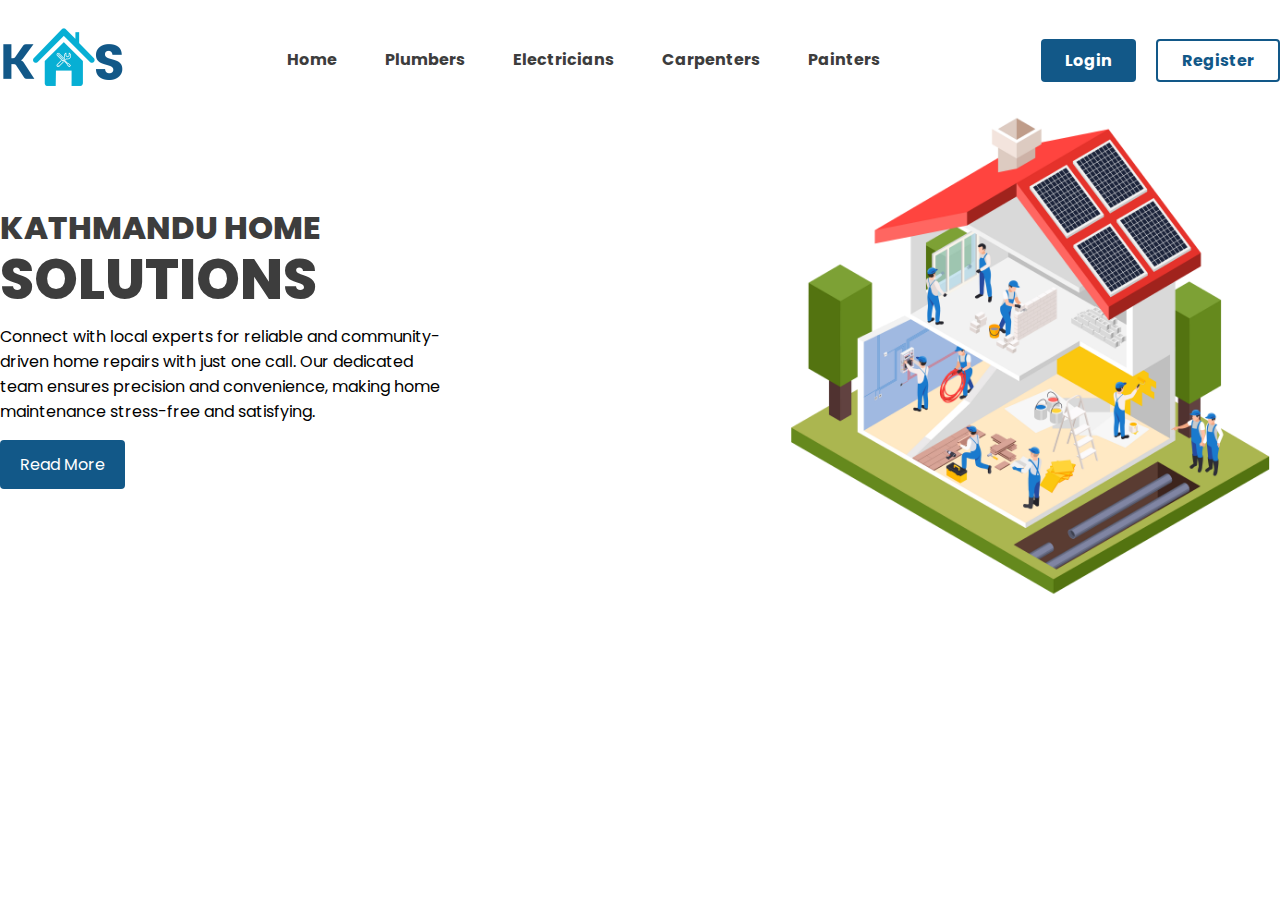
==== index.html @ 41d72470 "work in progress for college project" ====
<!DOCTYPE html>
<html lang="en">

<head>
    <meta charset="UTF-8">
    <meta name="viewport" content="width=device-width, initial-scale=1.0">
    <title>Document</title>
    <link rel="stylesheet" href="css/style.css">
</head>

<body>
    <header>
        <div class="flex-box">
            <div class="my-navbar">
                <div class="logo">
                    <a href="">
                        <img src="images/logo.png" alt="">

                    </a>
                </div>

                <nav>
                    <ul>
                        <li><a href="">Home</a></li>
                        <li><a href="">Plumbers</a></li>
                        <li><a href="">Electricians</a></li>
                        <li><a href="">Carpenters</a></li>
                        <li><a href="">Painters</a></li>

                    </ul>
                </nav>
                <div class="login-panel">
                    <ul>
                        <li><a href="">Login</a></li>
                        <li><a href="">Register</a></li>
                    </ul>
                </div>
            </div>
        </div>
    </header>

    <main>
        <div class="flex-box">
            <div class="banner-wrap">
                <div class="text">
                    <h1>Kathmandu Home<span>Solutions</span></h1>
                    <span>Connect with local experts for reliable and community-driven home repairs with just one call.
                        Our dedicated team ensures precision and convenience, making home maintenance stress-free and
                        satisfying.</span>

                        <a href="">Read More</a>
                </div>
                <div class="banner-img">
                    <img src="images/banner.png" alt="">
                </div>
            </div>
        </div>
    </main>
</body>

</html>
---- css/style.css ----
@import url("https://fonts.googleapis.com/css2?family=Poppins:wght@200;300;400;500;600;700;800;900&display=swap");

:root {
  --text-color: #3d3d3d;
  --button-color: #07afd4;
  --hover-color: #125888;
  --white-color: #ffffff;
}

* {
  padding: 0;
  margin: 0;
  box-sizing: border-box;
}

body {
  padding: 0;
  margin: 0;
  width: 100%;
  font-family: "Poppins", sans-serif;
}
#wrapper {
  position: absolute;
  left: 50%;
  top: 50%;
  transform: translate(-50%, -50%);

  form {
    padding: 1.5rem;
    background-color: #ffffff;
    border-radius: 0.25rem;
    box-shadow: rgba(99, 99, 99, 0.2) 0px 2px 8px 0px;
  }
}

.hello-title {
  margin-bottom: 6px;
}

.hello-title > span {
  color: var(--text-color);
  font: 500 18px/1 "Poppins", sans-serif;
}

.txt-field {
  padding: 8px 0;
}

label {
  display: block;
  margin-bottom: 4px;
  font: 400 17px/1 "Poppins", sans-serif;
}

input,
select {
  min-width: 300px;
  height: 40px;
  border: none;
  border-radius: 0.25rem;
  font: 400 16px/1 "Poppins", sans-serif;
  padding: 0 8px;
  color: var(--text-color);
  background-color: #f3f3f3;
}

:is(input, select):focus {
  outline: none;
}

button {
  padding: 13.5px 2rem;
  margin-top: 0.8rem;
  font: 700 15px/1 "Poppins", sans-serif;
  text-transform: uppercase;
  border: none;
  color: white;
  background-color: var(--button-color);
  border-radius: 4px;
  transition: 0.3s ease-in-out;
}

button:hover {
  cursor: pointer;
  background-color: var(--hover-color);
}

#wrapper > span {
  display: block;
  margin-top: 1rem;
}

.form-wrapper {
  display: flex;
  gap: 2rem;
}

/* ==========
Main Page Start
========== */

@media only screen and (min-width: 1400px) {
  .flex-box {
    max-width: 1320px;
    margin: 0 auto;
  }
}
header {
  margin-top: 1.2rem;
}
ul {
  list-style: none;
}

a {
  color: inherit;
  text-decoration: none;
}

.logo a {
  display: inline-block;
  width: 125px;
  height: 75px;
}

.logo a > img {
  height: 100%;
  object-fit: cover;
}

@media only screen and (min-width: 768px) {
  ul {
    display: flex;
  }
}

nav > ul > li {
  display: flex;
}

ul > li > a {
  color: var(--text-color);
  font: 700 16px/1 "Poppins", sans-serif;
  padding: 8px 24px;
  transition: 0.3s ease-in-out;
}

ul > li > a:hover {
  color: var(--button-color);
}

.my-navbar {
  display: flex;
  justify-content: space-between;
  place-items: center;
}

.login-panel > ul {
  gap: 20px;
}

.login-panel li:first-child a {
  padding: 10px 24px;
}

.login-panel li > a {
  background-color: var(--hover-color);
  border-radius: 4px;
  color: white;
}
.login-panel li > a:hover {
  color: white;
  border-color: var(--button-color);
  background-color: var(--button-color);
}

.login-panel li:last-child a {
  color: var(--hover-color);
  background: none;
  border: 2px solid var(--hover-color);
}
.login-panel li:last-child a:hover {
  color: var(--white-color);
  border-color: var(--button-color);
  background-color: var(--button-color);
}

/* ==========
Banner
========== */

.banner-wrap {
  display: flex;
  justify-content: space-between;
  place-items: center;
}

.text {
  width: 35%;
}

.text > h1 {
  font: 800 32px/1 "Poppins", sans-serif;
  color: var(--text-color);
  text-transform: uppercase;
}

h1 > span {
  margin-top: 0.5rem;
  font-size: 56px;
  display: block;
}

.text > span {
  display: block;
  margin: 1rem 0;
}

.text > a {
  display: inline-block;
  padding: 12px 20px;
  border-radius: 4px;
  color: var(--white-color);
  background-color: var(--hover-color);
  transition: 0.3s ease-in-out;
}

.text > a:hover {
  color: var(--white-color);
  background-color: var(--button-color);
}

.banner-img {
  width: 65%;
  display: flex;
  justify-content: end;
}

.banner-img > img {
  width: 60%;
  height: 60%;
  object-fit: cover;
}
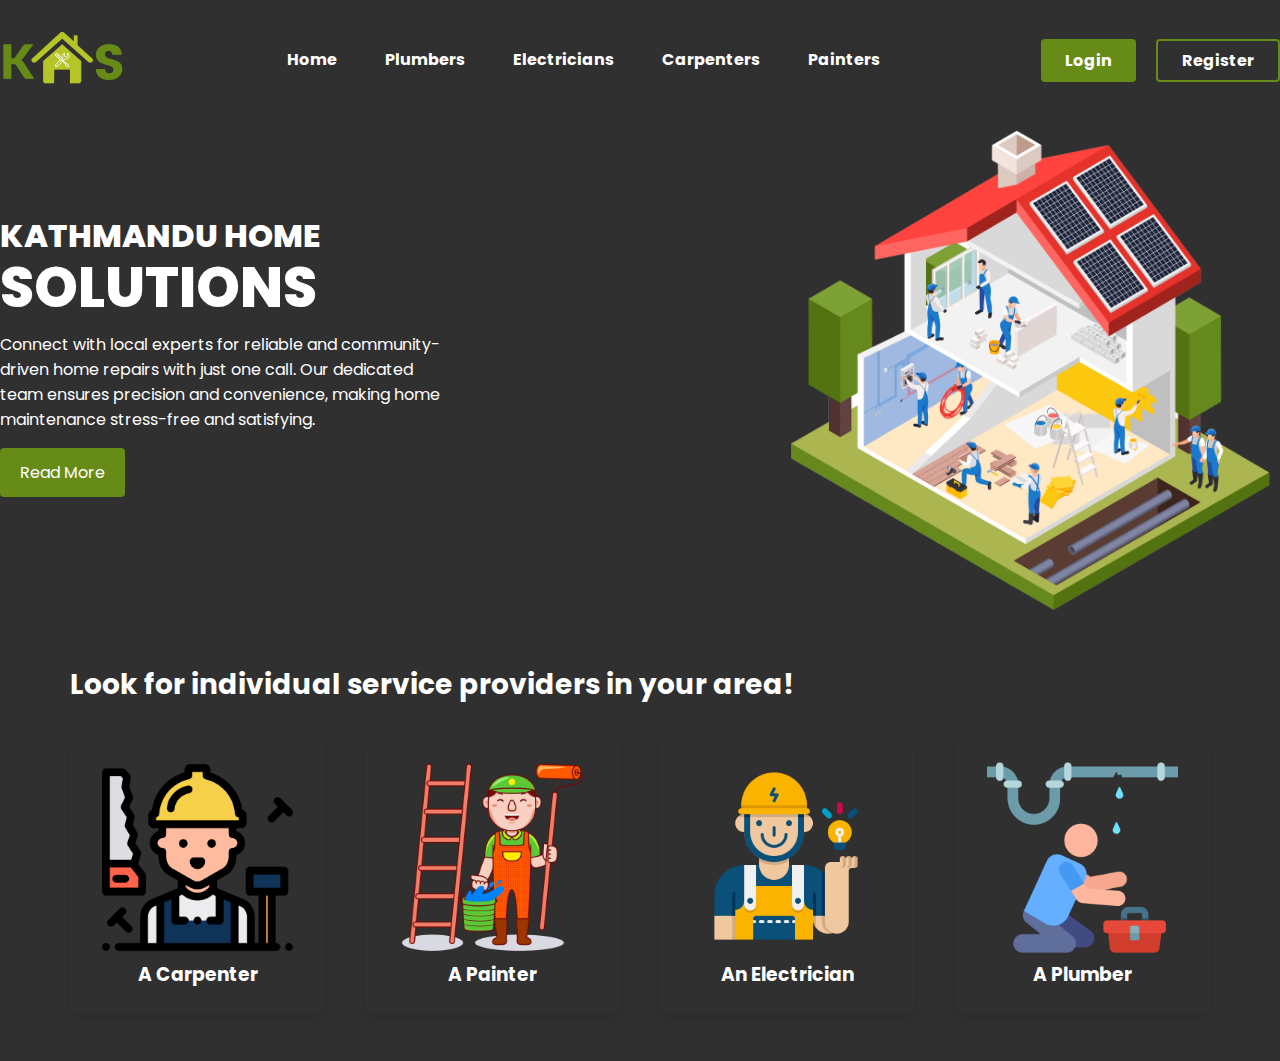
==== commit 68ee61c8: "service part added" ====
--- a/index.html
+++ b/index.html
@@ -15,10 +15,8 @@
                 <div class="logo">
                     <a href="">
                         <img src="images/logo.png" alt="">
-
                     </a>
                 </div>
-
                 <nav>
                     <ul>
                         <li><a href="">Home</a></li>
@@ -31,8 +29,8 @@
                 </nav>
                 <div class="login-panel">
                     <ul>
-                        <li><a href="">Login</a></li>
-                        <li><a href="">Register</a></li>
+                        <li><a href="login.html">Login</a></li>
+                        <li><a href="register.html">Register</a></li>
                     </ul>
                 </div>
             </div>
@@ -48,10 +46,52 @@
                         Our dedicated team ensures precision and convenience, making home maintenance stress-free and
                         satisfying.</span>
 
-                        <a href="">Read More</a>
+                    <a href="">Read More</a>
                 </div>
                 <div class="banner-img">
                     <img src="images/banner.png" alt="">
+                </div>
+            </div>
+
+        </div>
+
+        <div class="small-flex">
+            <div class="service">
+                <h2>Look for individual service providers in your area!</h2>
+
+                <div class="service-wrapper">
+                    <div class="service-flex">
+                        <a href="">
+                            <img src="images/carpenter.png" alt="">
+                            <h3>A Carpenter</h3>
+                        </a>
+
+                    </div>
+                    <div class="service-flex">
+                        <a href="">
+                            <img src="images/painter.png" alt="">
+                            <h3>A Painter</h3>
+
+                        </a>
+
+                    </div>
+                    <div class="service-flex">
+                        <a href="">
+                            <img src="images/electrician.png" alt="">
+                            <h3>An Electrician</h3>
+
+                        </a>
+
+                    </div>
+                    <div class="service-flex">
+                        <a href="">
+                            <img src="images/plumber.png" alt="">
+                            <h3>A Plumber</h3>
+
+                        </a>
+
+
+                    </div>
                 </div>
             </div>
         </div>
--- a/css/style.css
+++ b/css/style.css
@@ -1,9 +1,9 @@
 @import url("https://fonts.googleapis.com/css2?family=Poppins:wght@200;300;400;500;600;700;800;900&display=swap");
 
 :root {
-  --text-color: #3d3d3d;
-  --button-color: #07afd4;
-  --hover-color: #125888;
+  --text-color: #303030;
+  --button-color: #b5c528;
+  --hover-color: #668b17;
   --white-color: #ffffff;
 }
 
@@ -18,6 +18,17 @@
   margin: 0;
   width: 100%;
   font-family: "Poppins", sans-serif;
+  background-color: var(--text-color);
+}
+
+h1,
+h2,
+h3,
+h4,
+p,
+span,
+a {
+  color: #fff !important;
 }
 #wrapper {
   position: absolute;
@@ -95,6 +106,13 @@
   gap: 2rem;
 }
 
+#wrapper > span > a {
+  color: var(--button-color);
+}
+#wrapper > span > a:hover {
+  text-decoration: underline;
+}
+
 /* ==========
 Main Page Start
 ========== */
@@ -104,6 +122,11 @@
     max-width: 1320px;
     margin: 0 auto;
   }
+}
+
+.small-flex {
+  max-width: 1140px;
+  margin: 0 auto;
 }
 header {
   margin-top: 1.2rem;
@@ -240,4 +263,47 @@
   width: 60%;
   height: 60%;
   object-fit: cover;
-}
+  margin-top: 1rem;
+}
+
+.service {
+  margin: 3rem 0;
+}
+
+h1,
+h2,
+h3 {
+  color: var(--text-color);
+}
+
+.service h2 {
+  font-size: 28px;
+  margin-bottom: 2rem;
+}
+
+.service-wrapper {
+  display: flex;
+  gap: 40px;
+  justify-content: space-evenly;
+}
+
+.service-flex {
+  text-align: center;
+}
+
+.service-flex a {
+  display: block;
+  width: 100%;
+  padding: 24px 32px;
+  border-radius: 8px;
+  box-shadow: rgba(0, 0, 0, 0.1) 0px 4px 12px;
+}
+.service-flex a > img {
+  width: 100%;
+  object-fit: cover;
+  transition: 0.3s ease-in-out;
+}
+
+.service-flex a:hover img {
+  transform: scale(1.1);
+}
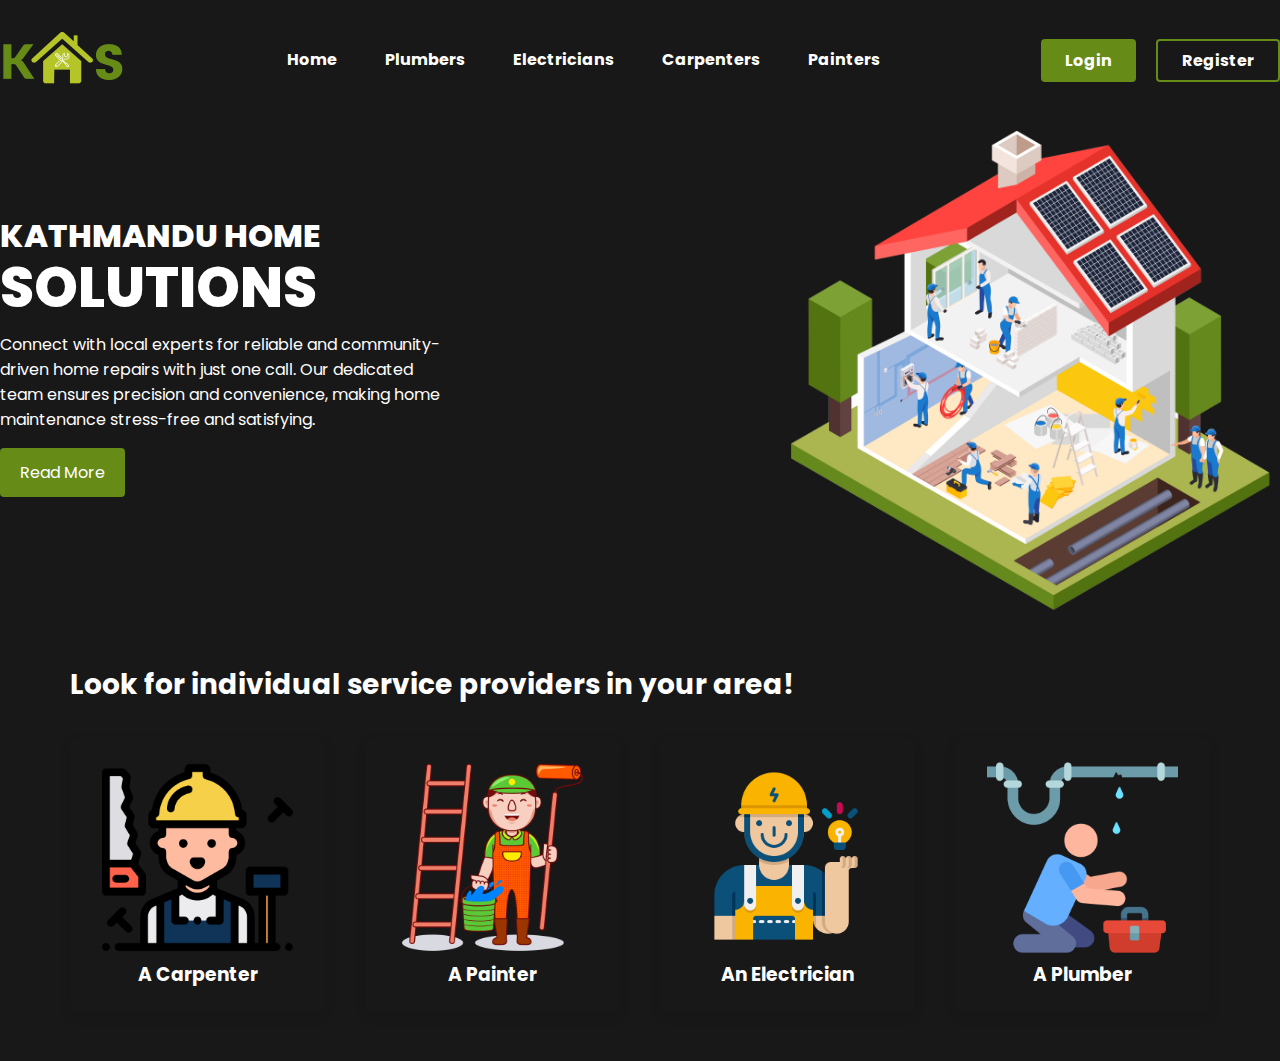
==== commit 082b0a23: "just to make github green" ====
--- a/index.html
+++ b/index.html
@@ -90,7 +90,6 @@
 
                         </a>
 
-
                     </div>
                 </div>
             </div>
--- a/css/style.css
+++ b/css/style.css
@@ -1,7 +1,7 @@
 @import url("https://fonts.googleapis.com/css2?family=Poppins:wght@200;300;400;500;600;700;800;900&display=swap");
 
 :root {
-  --text-color: #303030;
+  --text-color: #181818;
   --button-color: #b5c528;
   --hover-color: #668b17;
   --white-color: #ffffff;
@@ -35,13 +35,12 @@
   left: 50%;
   top: 50%;
   transform: translate(-50%, -50%);
-
-  form {
-    padding: 1.5rem;
-    background-color: #ffffff;
-    border-radius: 0.25rem;
-    box-shadow: rgba(99, 99, 99, 0.2) 0px 2px 8px 0px;
-  }
+}
+form {
+  padding: 1.5rem;
+  background-color: #ffffff;
+  border-radius: 0.25rem;
+  box-shadow: rgba(99, 99, 99, 0.2) 0px 2px 8px 0px;
 }
 
 .hello-title {
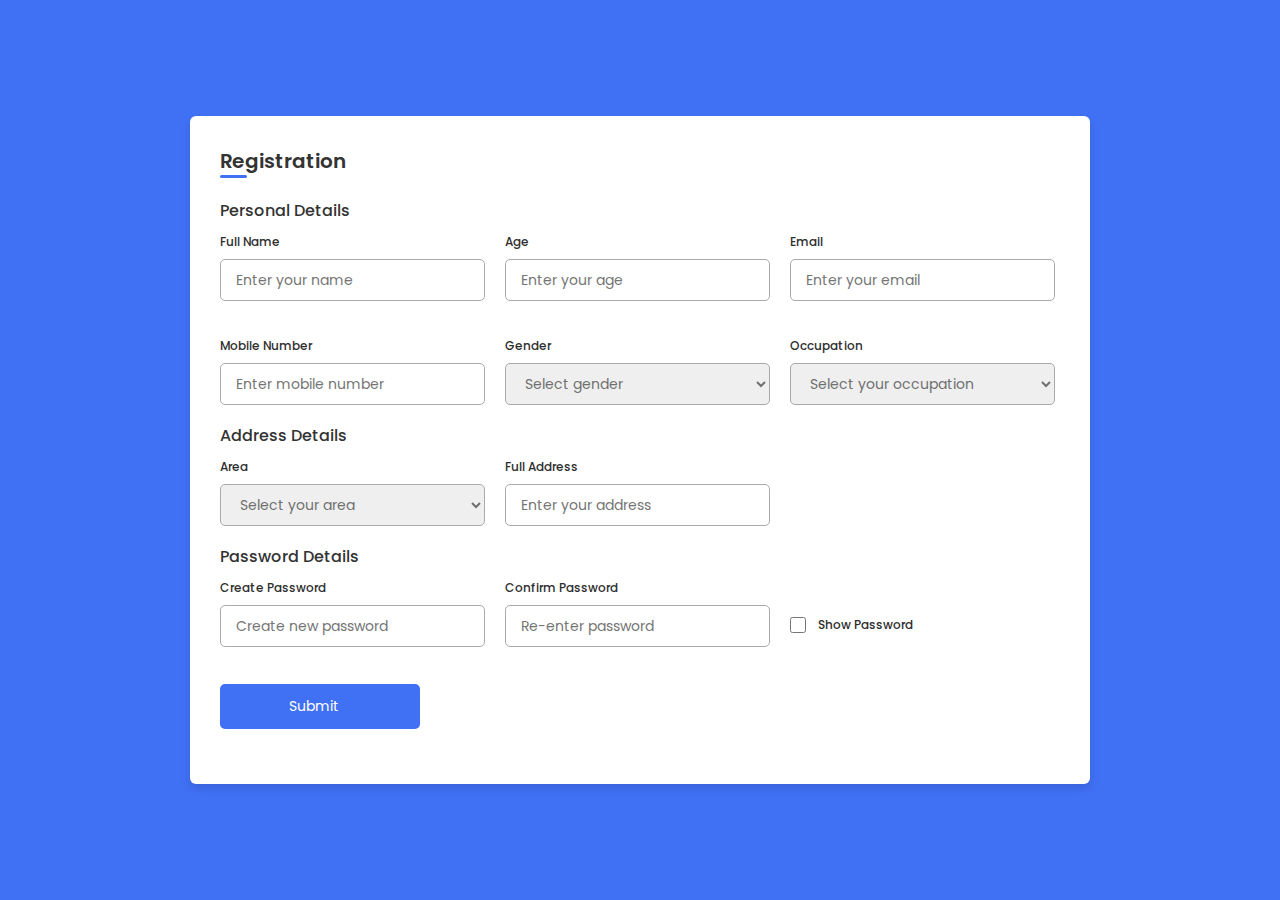
==== commit 454d69ca: "new registration form" ====
--- a/index.html
+++ b/index.html
@@ -1,100 +1,133 @@
 <!DOCTYPE html>
+<!--=== Coding by CodingLab | www.codinglabweb.com === -->
 <html lang="en">
 
 <head>
     <meta charset="UTF-8">
+    <meta http-equiv="X-UA-Compatible" content="IE=edge">
     <meta name="viewport" content="width=device-width, initial-scale=1.0">
-    <title>Document</title>
+
+    <!----======== CSS ======== -->
     <link rel="stylesheet" href="css/style.css">
+
+    <!----===== Iconscout CSS ===== -->
+    <link rel="stylesheet" href="https://unicons.iconscout.com/release/v4.0.0/css/line.css">
+
+    <title>User Registration Form</title>
 </head>
 
 <body>
-    <header>
-        <div class="flex-box">
-            <div class="my-navbar">
-                <div class="logo">
-                    <a href="">
-                        <img src="images/logo.png" alt="">
-                    </a>
+    <div class="container">
+        <header>Registration</header>
+
+        <form action="#" novalidate>
+            <div class="form first">
+                <div class="details personal">
+                    <span class="title">Personal Details</span>
+
+                    <div class="fields">
+                        <div class="input-field">
+                            <label>Full Name</label>
+                            <input type="text" placeholder="Enter your name" required>
+                        </div>
+
+                        <div class="input-field">
+                            <label>Age</label>
+                            <input type="number" placeholder="Enter your age" required>
+                        </div>
+
+                        <div class="input-field">
+                            <label>Email</label>
+                            <input type="text" placeholder="Enter your email" required>
+                        </div>
+
+                        <div class="input-field">
+                            <label>Mobile Number</label>
+                            <input type="number" placeholder="Enter mobile number" required>
+                        </div>
+
+                        <div class="input-field">
+                            <label>Gender</label>
+                            <select required>
+                                <option disabled selected>Select gender</option>
+                                <option>Male</option>
+                                <option>Female</option>
+                                <option>Others</option>
+                            </select>
+                        </div>
+
+                        <div class="input-field">
+                            <label>Occupation</label>
+                            <select required>
+                                <option disabled selected>Select your occupation</option>
+                                <option>Plumber</option>
+                                <option>Electrician</option>
+                                <option>Painter</option>
+                                <option>Carpenter</option>
+
+                            </select>
+                        </div>
+                    </div>
                 </div>
-                <nav>
-                    <ul>
-                        <li><a href="">Home</a></li>
-                        <li><a href="">Plumbers</a></li>
-                        <li><a href="">Electricians</a></li>
-                        <li><a href="">Carpenters</a></li>
-                        <li><a href="">Painters</a></li>
 
-                    </ul>
-                </nav>
-                <div class="login-panel">
-                    <ul>
-                        <li><a href="login.html">Login</a></li>
-                        <li><a href="register.html">Register</a></li>
-                    </ul>
+                <div class="details ID">
+                    <span class="title">Address Details</span>
+
+                    <div class="fields">
+                        <div class="input-field">
+                            <label>Area</label>
+                            <select required>
+                                <option disabled selected>Select your area</option>
+                                <option>Thankot</option>
+                                <option>Kalanki</option>
+                                <option>Gurujudhara</option>
+                                <option>Bafal</option>
+                            </select>
+                        </div>
+
+                        <div class="input-field">
+                            <label>Full Address</label>
+                            <input type="text" placeholder="Enter your address" required>
+                        </div>
+                    </div>
+
+
                 </div>
-            </div>
-        </div>
-    </header>
+                <div class="details PASSWORD">
+                    <span class="title">Password Details</span>
 
-    <main>
-        <div class="flex-box">
-            <div class="banner-wrap">
-                <div class="text">
-                    <h1>Kathmandu Home<span>Solutions</span></h1>
-                    <span>Connect with local experts for reliable and community-driven home repairs with just one call.
-                        Our dedicated team ensures precision and convenience, making home maintenance stress-free and
-                        satisfying.</span>
+                    <div class="fields">
+                        <div class="input-field">
+                            <label>Create Password</label>
+                            <input type="password" id="passwordField" placeholder="Create new password" required>
+                        </div>
 
-                    <a href="">Read More</a>
+                        <div class="input-field">
+                            <label>Confirm Password</label>
+                            <input type="password" id="passwordField2" placeholder="Re-enter password" required>
+                        </div>
+                        <div class="input-field show-password">
+                            <input type="checkbox" id="passwordToggler" onclick="togglePassword()"> <label
+                                for="passwordToggler">Show
+                                Password</label>
+                        </div>
+                    </div>
+
+
                 </div>
-                <div class="banner-img">
-                    <img src="images/banner.png" alt="">
-                </div>
+
+
+                <button class="nextBtn">
+                    <span class="btnText">Submit</span>
+                    <i class="uil uil-navigator"></i>
+                </button>
             </div>
 
-        </div>
+        </form>
 
-        <div class="small-flex">
-            <div class="service">
-                <h2>Look for individual service providers in your area!</h2>
+    </div>
 
-                <div class="service-wrapper">
-                    <div class="service-flex">
-                        <a href="">
-                            <img src="images/carpenter.png" alt="">
-                            <h3>A Carpenter</h3>
-                        </a>
-
-                    </div>
-                    <div class="service-flex">
-                        <a href="">
-                            <img src="images/painter.png" alt="">
-                            <h3>A Painter</h3>
-
-                        </a>
-
-                    </div>
-                    <div class="service-flex">
-                        <a href="">
-                            <img src="images/electrician.png" alt="">
-                            <h3>An Electrician</h3>
-
-                        </a>
-
-                    </div>
-                    <div class="service-flex">
-                        <a href="">
-                            <img src="images/plumber.png" alt="">
-                            <h3>A Plumber</h3>
-
-                        </a>
-
-                    </div>
-                </div>
-            </div>
-        </div>
-    </main>
+    <script src="js/script.js"></script>
 </body>
 
 </html>--- a/css/style.css
+++ b/css/style.css
@@ -1,308 +1,192 @@
-@import url("https://fonts.googleapis.com/css2?family=Poppins:wght@200;300;400;500;600;700;800;900&display=swap");
-
-:root {
-  --text-color: #181818;
-  --button-color: #b5c528;
-  --hover-color: #668b17;
-  --white-color: #ffffff;
+/* ===== Google Font Import - Poppins ===== */
+@import url("https://fonts.googleapis.com/css2?family=Poppins:wght@200;300;400;500;600&display=swap");
+* {
+  margin: 0;
+  padding: 0;
+  box-sizing: border-box;
+  font-family: "Poppins", sans-serif;
+}
+body {
+  min-height: 100vh;
+  display: flex;
+  align-items: center;
+  justify-content: center;
+  background: #4070f4;
+}
+.container {
+  position: relative;
+  max-width: 900px;
+  width: 100%;
+  border-radius: 6px;
+  padding: 30px;
+  margin: 0 15px;
+  background-color: #fff;
+  box-shadow: 0 5px 10px rgba(0, 0, 0, 0.1);
+}
+.container header {
+  position: relative;
+  font-size: 20px;
+  font-weight: 600;
+  color: #333;
+}
+.container header::before {
+  content: "";
+  position: absolute;
+  left: 0;
+  bottom: -2px;
+  height: 3px;
+  width: 27px;
+  border-radius: 8px;
+  background-color: #4070f4;
+}
+.container form {
+  position: relative;
+  margin-top: 16px;
+  min-height: 490px;
+  background-color: #fff;
+  overflow: hidden;
+}
+.container form .form {
+  position: relative;
+  background-color: #fff;
+  transition: 0.3s ease;
+}
+.container form .form.second {
+  opacity: 0;
+  pointer-events: none;
+  transform: translateX(100%);
+}
+form.secActive .form.second {
+  opacity: 1;
+  pointer-events: auto;
+  transform: translateX(0);
+}
+form.secActive .form.first {
+  opacity: 0;
+  pointer-events: none;
+  transform: translateX(-100%);
+}
+.container form .title {
+  display: block;
+  margin-bottom: 8px;
+  font-size: 16px;
+  font-weight: 500;
+  margin: 6px 0;
+  color: #333;
+}
+.container form .fields {
+  display: flex;
+  align-items: center;
+  /* justify-content: space-between; */
+  gap: 20px;
+  flex-wrap: wrap;
+}
+form .fields .input-field {
+  display: flex;
+  width: calc(100% / 3 - 15px);
+  flex-direction: column;
+  margin: 4px 0;
+}
+.input-field label {
+  font-size: 12px;
+  font-weight: 500;
+  color: #2e2e2e;
+}
+.input-field input,
+select {
+  outline: none;
+  font-size: 14px;
+  font-weight: 400;
+  color: #333;
+  border-radius: 5px;
+  border: 1px solid #aaa;
+  padding: 0 15px;
+  height: 42px;
+  margin: 8px 0;
+}
+.input-field input :focus,
+.input-field select:focus {
+  box-shadow: 0 3px 6px rgba(0, 0, 0, 0.13);
+}
+.input-field select {
+  color: #707070;
 }
 
-* {
-  padding: 0;
-  margin: 0;
-  box-sizing: border-box;
+.container form button,
+.backBtn {
+  display: flex;
+  align-items: center;
+  justify-content: center;
+  height: 45px;
+  max-width: 200px;
+  width: 100%;
+  border: none;
+  outline: none;
+  color: #fff;
+  border-radius: 5px;
+  margin: 25px 0;
+  background-color: #4070f4;
+  transition: all 0.3s linear;
+  cursor: pointer;
+}
+.container form .btnText {
+  font-size: 14px;
+  font-weight: 400;
+}
+form button:hover {
+  background-color: #265df2;
+}
+form button i,
+form .backBtn i {
+  margin: 0 6px;
+}
+form .backBtn i {
+  transform: rotate(180deg);
+}
+form .buttons {
+  display: flex;
+  align-items: center;
+}
+form .buttons button,
+.backBtn {
+  margin-right: 14px;
 }
 
-body {
-  padding: 0;
-  margin: 0;
-  width: 100%;
-  font-family: "Poppins", sans-serif;
-  background-color: var(--text-color);
-}
-
-h1,
-h2,
-h3,
-h4,
-p,
-span,
-a {
-  color: #fff !important;
-}
-#wrapper {
-  position: absolute;
-  left: 50%;
-  top: 50%;
-  transform: translate(-50%, -50%);
-}
-form {
-  padding: 1.5rem;
-  background-color: #ffffff;
-  border-radius: 0.25rem;
-  box-shadow: rgba(99, 99, 99, 0.2) 0px 2px 8px 0px;
-}
-
-.hello-title {
-  margin-bottom: 6px;
-}
-
-.hello-title > span {
-  color: var(--text-color);
-  font: 500 18px/1 "Poppins", sans-serif;
-}
-
-.txt-field {
-  padding: 8px 0;
-}
-
-label {
-  display: block;
-  margin-bottom: 4px;
-  font: 400 17px/1 "Poppins", sans-serif;
-}
-
-input,
-select {
-  min-width: 300px;
-  height: 40px;
-  border: none;
-  border-radius: 0.25rem;
-  font: 400 16px/1 "Poppins", sans-serif;
-  padding: 0 8px;
-  color: var(--text-color);
-  background-color: #f3f3f3;
-}
-
-:is(input, select):focus {
-  outline: none;
-}
-
-button {
-  padding: 13.5px 2rem;
-  margin-top: 0.8rem;
-  font: 700 15px/1 "Poppins", sans-serif;
-  text-transform: uppercase;
-  border: none;
-  color: white;
-  background-color: var(--button-color);
-  border-radius: 4px;
-  transition: 0.3s ease-in-out;
-}
-
-button:hover {
-  cursor: pointer;
-  background-color: var(--hover-color);
-}
-
-#wrapper > span {
-  display: block;
-  margin-top: 1rem;
-}
-
-.form-wrapper {
-  display: flex;
-  gap: 2rem;
-}
-
-#wrapper > span > a {
-  color: var(--button-color);
-}
-#wrapper > span > a:hover {
-  text-decoration: underline;
-}
-
-/* ==========
-Main Page Start
-========== */
-
-@media only screen and (min-width: 1400px) {
-  .flex-box {
-    max-width: 1320px;
-    margin: 0 auto;
+@media (max-width: 750px) {
+  .container form {
+    overflow-y: scroll;
+  }
+  .container form::-webkit-scrollbar {
+    display: none;
+  }
+  form .fields .input-field {
+    width: calc(100% / 2 - 15px);
   }
 }
 
-.small-flex {
-  max-width: 1140px;
-  margin: 0 auto;
-}
-header {
-  margin-top: 1.2rem;
-}
-ul {
-  list-style: none;
-}
-
-a {
-  color: inherit;
-  text-decoration: none;
-}
-
-.logo a {
-  display: inline-block;
-  width: 125px;
-  height: 75px;
-}
-
-.logo a > img {
-  height: 100%;
-  object-fit: cover;
-}
-
-@media only screen and (min-width: 768px) {
-  ul {
-    display: flex;
+@media (max-width: 550px) {
+  form .fields .input-field {
+    width: 100%;
   }
 }
 
-nav > ul > li {
-  display: flex;
+.show-password {
+    margin-top: 0;
+    flex-direction: row !important;
+    gap: 12px;
+    align-items: center;
+  }
+
+@media only screen and (min-width: 768px) {
+  .show-password {
+    margin-top: 1.2rem !important;
+    flex-direction: row !important;
+    gap: 12px;
+    align-items: center;
+  }
 }
 
-ul > li > a {
-  color: var(--text-color);
-  font: 700 16px/1 "Poppins", sans-serif;
-  padding: 8px 24px;
-  transition: 0.3s ease-in-out;
+.show-password input {
+  width: 1rem;
+  height: 1rem;
 }
-
-ul > li > a:hover {
-  color: var(--button-color);
-}
-
-.my-navbar {
-  display: flex;
-  justify-content: space-between;
-  place-items: center;
-}
-
-.login-panel > ul {
-  gap: 20px;
-}
-
-.login-panel li:first-child a {
-  padding: 10px 24px;
-}
-
-.login-panel li > a {
-  background-color: var(--hover-color);
-  border-radius: 4px;
-  color: white;
-}
-.login-panel li > a:hover {
-  color: white;
-  border-color: var(--button-color);
-  background-color: var(--button-color);
-}
-
-.login-panel li:last-child a {
-  color: var(--hover-color);
-  background: none;
-  border: 2px solid var(--hover-color);
-}
-.login-panel li:last-child a:hover {
-  color: var(--white-color);
-  border-color: var(--button-color);
-  background-color: var(--button-color);
-}
-
-/* ==========
-Banner
-========== */
-
-.banner-wrap {
-  display: flex;
-  justify-content: space-between;
-  place-items: center;
-}
-
-.text {
-  width: 35%;
-}
-
-.text > h1 {
-  font: 800 32px/1 "Poppins", sans-serif;
-  color: var(--text-color);
-  text-transform: uppercase;
-}
-
-h1 > span {
-  margin-top: 0.5rem;
-  font-size: 56px;
-  display: block;
-}
-
-.text > span {
-  display: block;
-  margin: 1rem 0;
-}
-
-.text > a {
-  display: inline-block;
-  padding: 12px 20px;
-  border-radius: 4px;
-  color: var(--white-color);
-  background-color: var(--hover-color);
-  transition: 0.3s ease-in-out;
-}
-
-.text > a:hover {
-  color: var(--white-color);
-  background-color: var(--button-color);
-}
-
-.banner-img {
-  width: 65%;
-  display: flex;
-  justify-content: end;
-}
-
-.banner-img > img {
-  width: 60%;
-  height: 60%;
-  object-fit: cover;
-  margin-top: 1rem;
-}
-
-.service {
-  margin: 3rem 0;
-}
-
-h1,
-h2,
-h3 {
-  color: var(--text-color);
-}
-
-.service h2 {
-  font-size: 28px;
-  margin-bottom: 2rem;
-}
-
-.service-wrapper {
-  display: flex;
-  gap: 40px;
-  justify-content: space-evenly;
-}
-
-.service-flex {
-  text-align: center;
-}
-
-.service-flex a {
-  display: block;
-  width: 100%;
-  padding: 24px 32px;
-  border-radius: 8px;
-  box-shadow: rgba(0, 0, 0, 0.1) 0px 4px 12px;
-}
-.service-flex a > img {
-  width: 100%;
-  object-fit: cover;
-  transition: 0.3s ease-in-out;
-}
-
-.service-flex a:hover img {
-  transform: scale(1.1);
-}
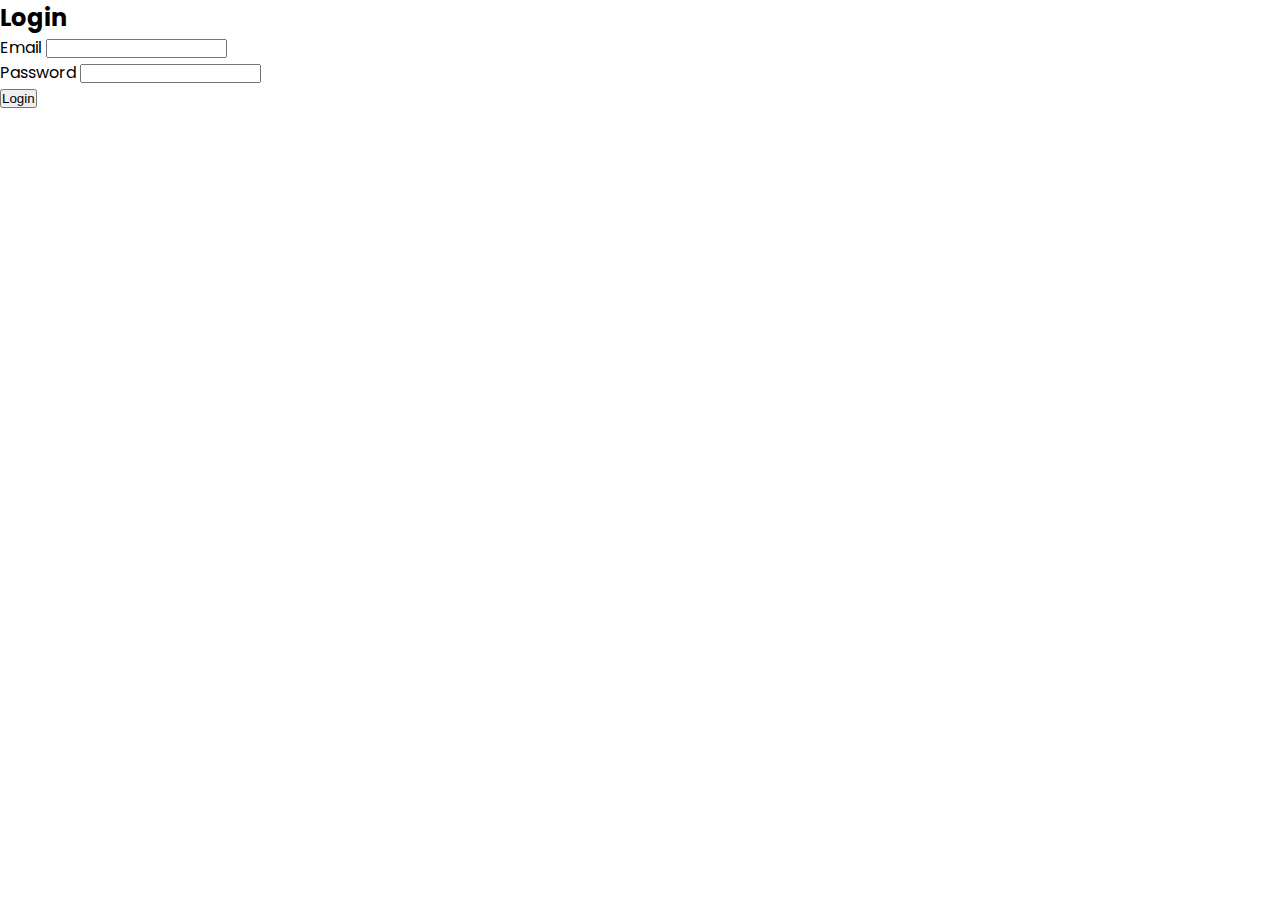
==== commit 54ea94b7: "few changes in project" ====
--- a/index.html
+++ b/index.html
@@ -1,133 +1,28 @@
 <!DOCTYPE html>
-<!--=== Coding by CodingLab | www.codinglabweb.com === -->
 <html lang="en">
-
 <head>
     <meta charset="UTF-8">
-    <meta http-equiv="X-UA-Compatible" content="IE=edge">
     <meta name="viewport" content="width=device-width, initial-scale=1.0">
+    <title>Document</title>
+    <link rel="stylesheet" href="css/loginStyle.css">
+    <link href='https://unpkg.com/boxicons@2.1.4/css/boxicons.min.css' rel='stylesheet'>
 
-    <!----======== CSS ======== -->
-    <link rel="stylesheet" href="css/style.css">
-
-    <!----===== Iconscout CSS ===== -->
-    <link rel="stylesheet" href="https://unicons.iconscout.com/release/v4.0.0/css/line.css">
-
-    <title>User Registration Form</title>
 </head>
-
 <body>
-    <div class="container">
-        <header>Registration</header>
-
-        <form action="#" novalidate>
-            <div class="form first">
-                <div class="details personal">
-                    <span class="title">Personal Details</span>
-
-                    <div class="fields">
-                        <div class="input-field">
-                            <label>Full Name</label>
-                            <input type="text" placeholder="Enter your name" required>
-                        </div>
-
-                        <div class="input-field">
-                            <label>Age</label>
-                            <input type="number" placeholder="Enter your age" required>
-                        </div>
-
-                        <div class="input-field">
-                            <label>Email</label>
-                            <input type="text" placeholder="Enter your email" required>
-                        </div>
-
-                        <div class="input-field">
-                            <label>Mobile Number</label>
-                            <input type="number" placeholder="Enter mobile number" required>
-                        </div>
-
-                        <div class="input-field">
-                            <label>Gender</label>
-                            <select required>
-                                <option disabled selected>Select gender</option>
-                                <option>Male</option>
-                                <option>Female</option>
-                                <option>Others</option>
-                            </select>
-                        </div>
-
-                        <div class="input-field">
-                            <label>Occupation</label>
-                            <select required>
-                                <option disabled selected>Select your occupation</option>
-                                <option>Plumber</option>
-                                <option>Electrician</option>
-                                <option>Painter</option>
-                                <option>Carpenter</option>
-
-                            </select>
-                        </div>
-                    </div>
-                </div>
-
-                <div class="details ID">
-                    <span class="title">Address Details</span>
-
-                    <div class="fields">
-                        <div class="input-field">
-                            <label>Area</label>
-                            <select required>
-                                <option disabled selected>Select your area</option>
-                                <option>Thankot</option>
-                                <option>Kalanki</option>
-                                <option>Gurujudhara</option>
-                                <option>Bafal</option>
-                            </select>
-                        </div>
-
-                        <div class="input-field">
-                            <label>Full Address</label>
-                            <input type="text" placeholder="Enter your address" required>
-                        </div>
-                    </div>
-
-
-                </div>
-                <div class="details PASSWORD">
-                    <span class="title">Password Details</span>
-
-                    <div class="fields">
-                        <div class="input-field">
-                            <label>Create Password</label>
-                            <input type="password" id="passwordField" placeholder="Create new password" required>
-                        </div>
-
-                        <div class="input-field">
-                            <label>Confirm Password</label>
-                            <input type="password" id="passwordField2" placeholder="Re-enter password" required>
-                        </div>
-                        <div class="input-field show-password">
-                            <input type="checkbox" id="passwordToggler" onclick="togglePassword()"> <label
-                                for="passwordToggler">Show
-                                Password</label>
-                        </div>
-                    </div>
-
-
-                </div>
-
-
-                <button class="nextBtn">
-                    <span class="btnText">Submit</span>
-                    <i class="uil uil-navigator"></i>
-                </button>
+    <div id="wrapper">
+        <h2>Login</h2>
+        <form action="">
+            <div class="txt_field">
+                <label for="email">Email</label>
+                <input type="email" novalidate>
             </div>
-
+            <div class="txt_field">
+                <label for="password">Password</label>
+                <input type="password" novalidate>
+            </div>
+            <button type="submit">Login</button>
+            <div class="txt_field"></div>
         </form>
-
     </div>
-
-    <script src="js/script.js"></script>
 </body>
-
 </html>--- a/css/loginStyle.css
+++ b/css/loginStyle.css
@@ -0,0 +1,13 @@
+@import url("https://fonts.googleapis.com/css2?family=Poppins:wght@200;300;400;500;600&display=swap");
+
+* {
+  margin: 0;
+  padding: 0;
+  box-sizing: border-box;
+}
+
+body{
+    font-family: 'Poppins', sans-serif;
+    overflow: hidden;
+    background-color: #fff;
+}
